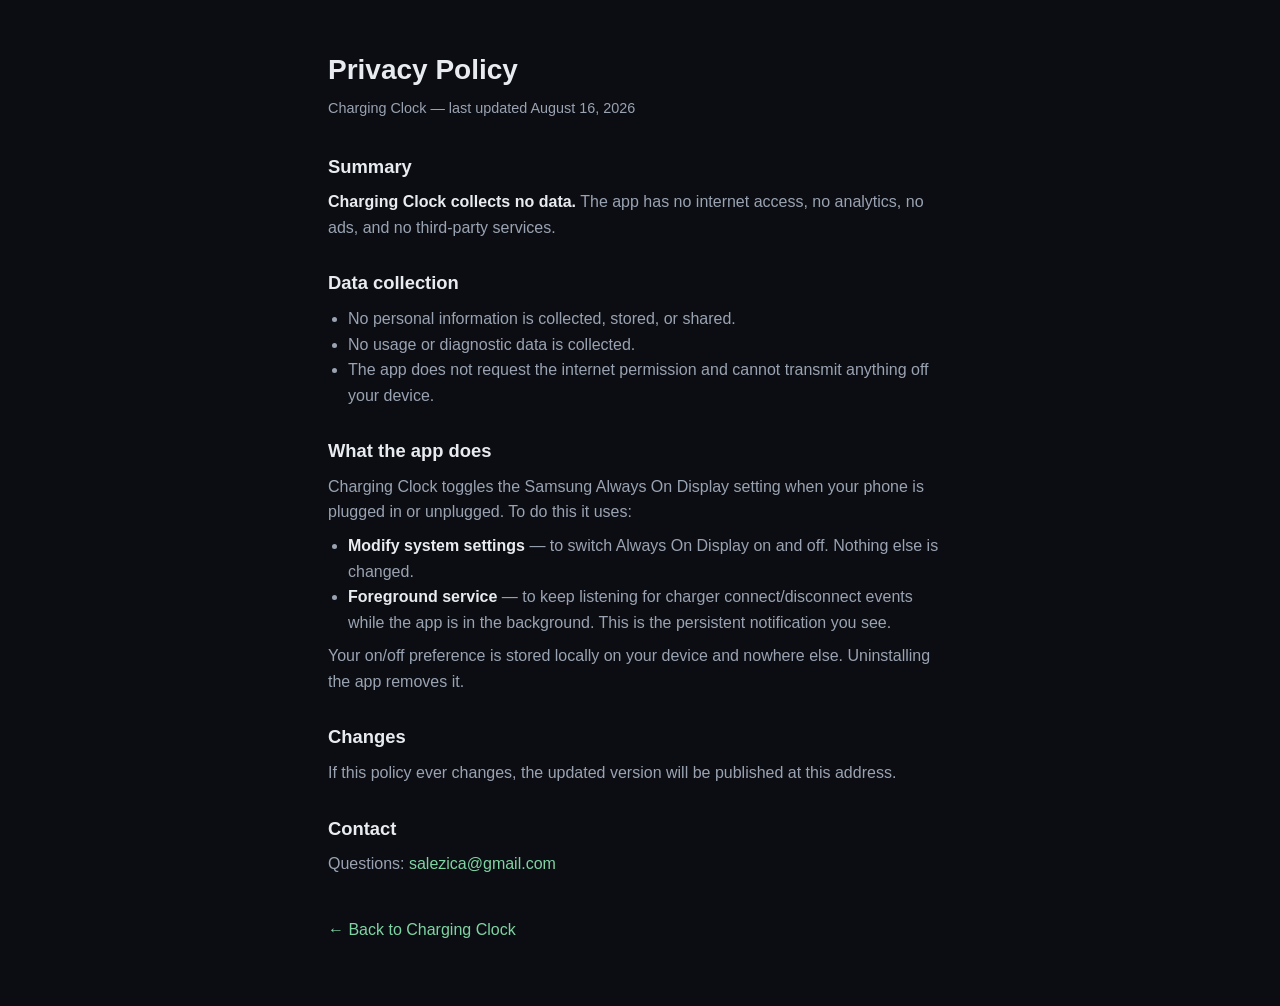
==== web/privacy.html @ ca2ac760 "Add landing page and privacy policy under web/" ====
<!doctype html>
<html lang="en">
<head>
  <meta charset="utf-8">
  <meta name="viewport" content="width=device-width, initial-scale=1">
  <title>Privacy Policy — Charging Clock</title>
  <link rel="icon" href="icon.png">
  <link rel="stylesheet" href="style.css">
</head>
<body>
  <main class="doc">
    <header>
      <h1>Privacy Policy</h1>
      <p class="date">Charging Clock — last updated August 16, 2026</p>
    </header>

    <h2>Summary</h2>
    <p><strong>Charging Clock collects no data.</strong> The app has no
    internet access, no analytics, no ads, and no third-party services.</p>

    <h2>Data collection</h2>
    <ul>
      <li>No personal information is collected, stored, or shared.</li>
      <li>No usage or diagnostic data is collected.</li>
      <li>The app does not request the internet permission and cannot
      transmit anything off your device.</li>
    </ul>

    <h2>What the app does</h2>
    <p>Charging Clock toggles the Samsung Always On Display setting when
    your phone is plugged in or unplugged. To do this it uses:</p>
    <ul>
      <li><strong>Modify system settings</strong> — to switch Always On
      Display on and off. Nothing else is changed.</li>
      <li><strong>Foreground service</strong> — to keep listening for
      charger connect/disconnect events while the app is in the
      background. This is the persistent notification you see.</li>
    </ul>
    <p>Your on/off preference is stored locally on your device and
    nowhere else. Uninstalling the app removes it.</p>

    <h2>Changes</h2>
    <p>If this policy ever changes, the updated version will be published
    at this address.</p>

    <h2>Contact</h2>
    <p>Questions: <a href="mailto:salezica@gmail.com">salezica@gmail.com</a></p>

    <p style="margin-top:2.5rem"><a href="index.html">&larr; Back to Charging Clock</a></p>
  </main>
</body>
</html>
---- web/style.css ----
* {
  margin: 0;
  padding: 0;
  box-sizing: border-box;
}

:root {
  --bg: #0b0d12;
  --surface: #141821;
  --text: #e8ebf0;
  --muted: #9aa3b2;
  --accent: #7fd4a3;
  --border: #232a38;
}

body {
  background: var(--bg);
  color: var(--text);
  font-family: -apple-system, BlinkMacSystemFont, "Segoe UI", Roboto, sans-serif;
  line-height: 1.6;
  -webkit-font-smoothing: antialiased;
}

a {
  color: var(--accent);
  text-decoration: none;
}

a:hover {
  text-decoration: underline;
}

/* ---- Landing ---- */

.hero {
  min-height: 100vh;
  display: flex;
  align-items: center;
  justify-content: center;
  gap: 4rem;
  padding: 2rem;
  flex-wrap: wrap;
}

.hero-text {
  max-width: 26rem;
}

.hero-text .icon {
  width: 72px;
  height: 72px;
  border-radius: 18px;
  margin-bottom: 1.25rem;
  display: block;
}

.hero-text h1 {
  font-size: 2.25rem;
  font-weight: 700;
  letter-spacing: -0.02em;
  margin-bottom: 0.5rem;
}

.hero-text .tagline {
  font-size: 1.2rem;
  color: var(--accent);
  margin-bottom: 1rem;
}

.hero-text .blurb {
  color: var(--muted);
  margin-bottom: 1.75rem;
}

.hero-text .note {
  color: var(--muted);
  font-size: 0.85rem;
  margin-top: 1.5rem;
}

.badge {
  display: inline-block;
  background: var(--accent);
  color: #0b0d12;
  font-weight: 600;
  padding: 0.7rem 1.4rem;
  border-radius: 10px;
}

.badge:hover {
  text-decoration: none;
  filter: brightness(1.1);
}

.hero-shot img {
  height: min(80vh, 640px);
  width: auto;
  display: block;
  border-radius: 24px;
  border: 1px solid var(--border);
}

.footer {
  position: absolute;
  bottom: 1rem;
  left: 0;
  right: 0;
  text-align: center;
  color: var(--muted);
  font-size: 0.85rem;
}

/* ---- Privacy page ---- */

.doc {
  max-width: 42rem;
  margin: 0 auto;
  padding: 3rem 1.5rem 4rem;
}

.doc header {
  margin-bottom: 2rem;
}

.doc h1 {
  font-size: 1.75rem;
  margin-bottom: 0.25rem;
}

.doc .date {
  color: var(--muted);
  font-size: 0.9rem;
}

.doc h2 {
  font-size: 1.15rem;
  margin: 1.75rem 0 0.5rem;
}

.doc p,
.doc li {
  color: var(--muted);
}

.doc strong {
  color: var(--text);
}

.doc ul {
  padding-left: 1.25rem;
  margin: 0.5rem 0;
}

@media (max-width: 720px) {
  .hero {
    min-height: auto;
    padding: 3rem 1.5rem 5rem;
  }

  .footer {
    position: static;
    padding-top: 2rem;
  }
}
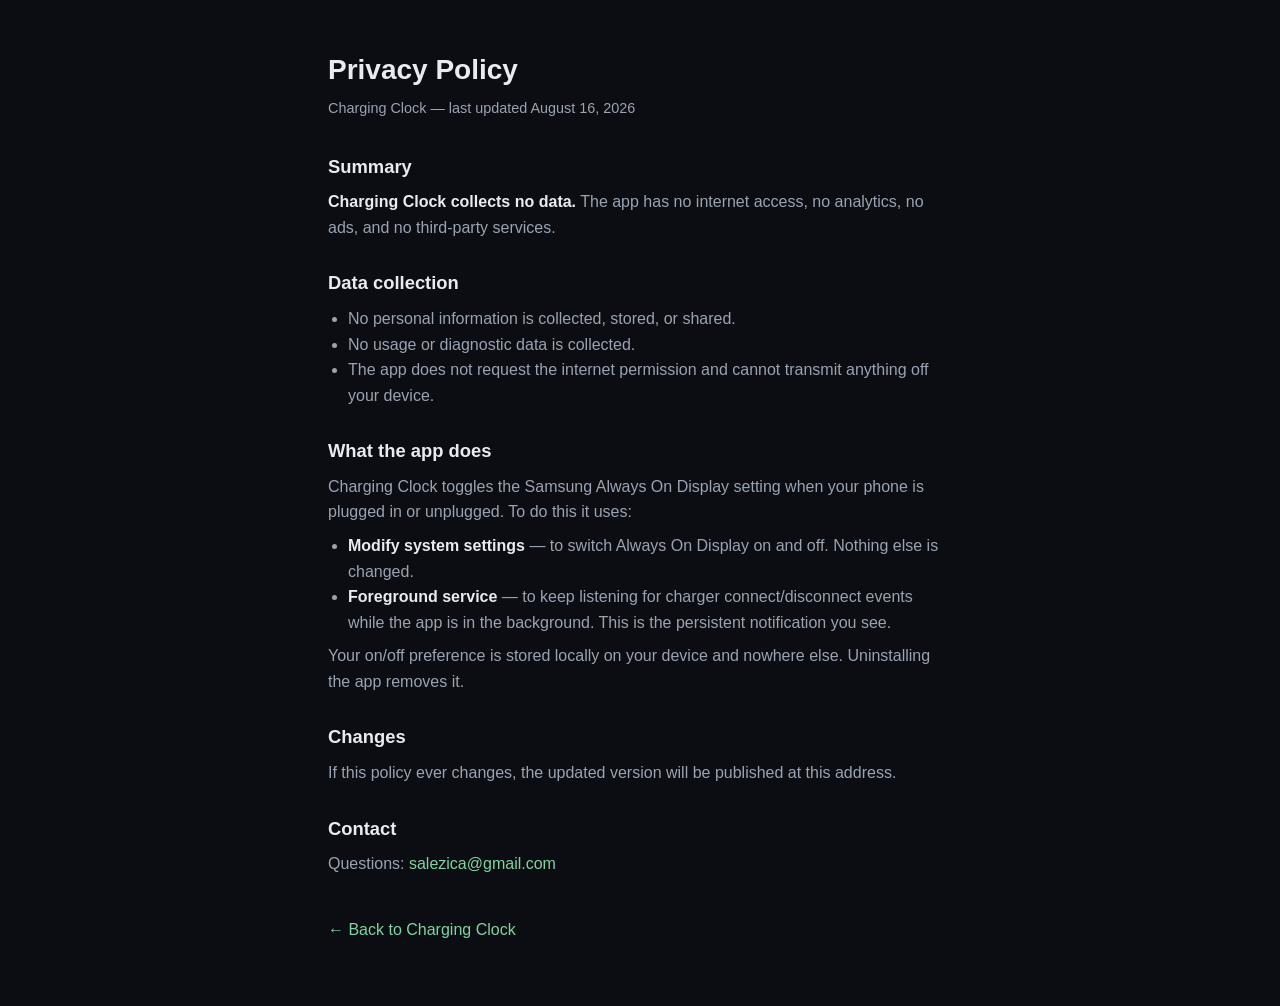
==== commit 3f961774: "Obfuscate contact email against scrapers" ====
--- a/web/privacy.html
+++ b/web/privacy.html
@@ -44,7 +44,7 @@
     at this address.</p>
 
     <h2>Contact</h2>
-    <p>Questions: <a href="mailto:salezica@gmail.com">salezica@gmail.com</a></p>
+    <p>Questions: <span class="email"><span>s</span><span>sa</span><span>charles</span><span>lezica</span><span>m</span><span>@gma</span><span>o</span><span>il.com</span></span></p>
 
     <p style="margin-top:2.5rem"><a href="index.html">&larr; Back to Charging Clock</a></p>
   </main>
--- a/web/style.css
+++ b/web/style.css
@@ -46,10 +46,9 @@
   max-width: 26rem;
 }
 
-.hero-text .icon {
-  width: 72px;
-  height: 72px;
-  border-radius: 18px;
+.hero-text .logo {
+  height: 64px;
+  width: auto;
   margin-bottom: 1.25rem;
   display: block;
 }
@@ -112,6 +111,14 @@
 
 /* ---- Privacy page ---- */
 
+.email span:nth-child(odd) {
+  display: none;
+}
+
+.email {
+  color: var(--accent);
+}
+
 .doc {
   max-width: 42rem;
   margin: 0 auto;
